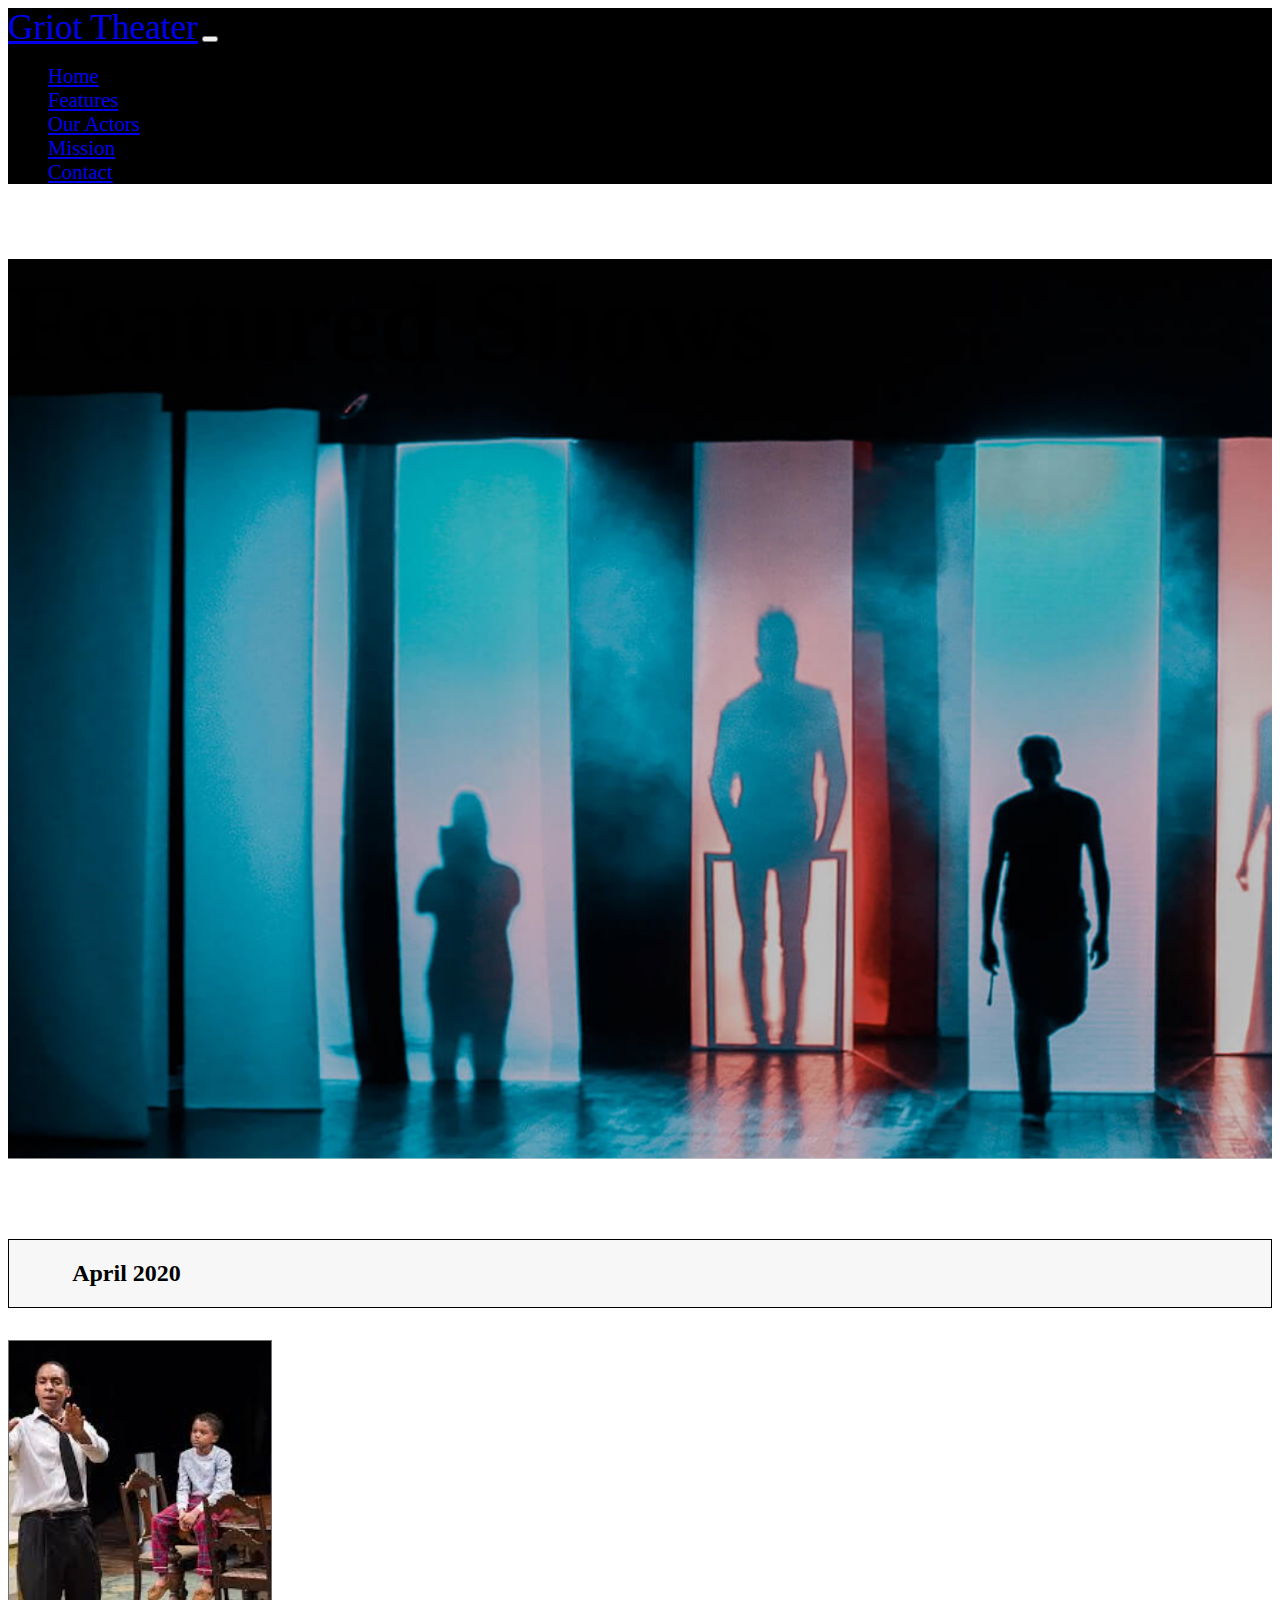
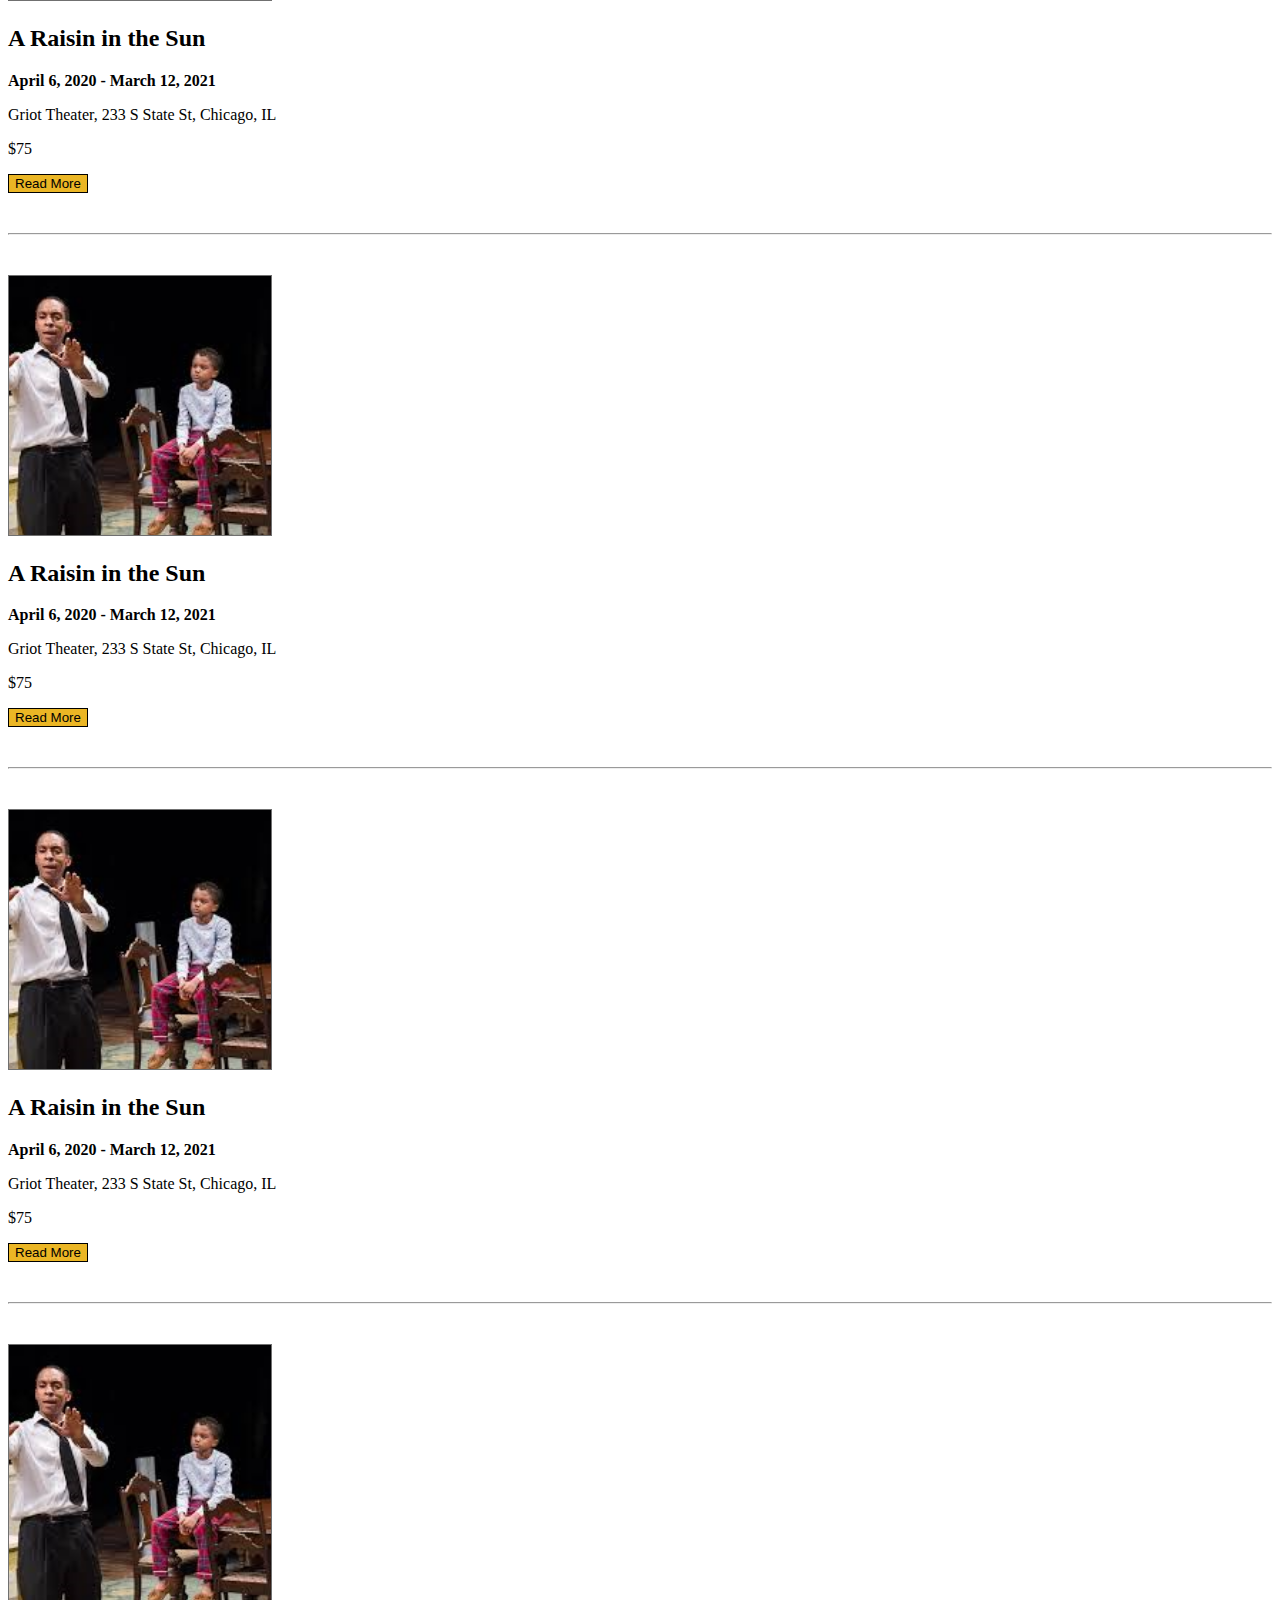
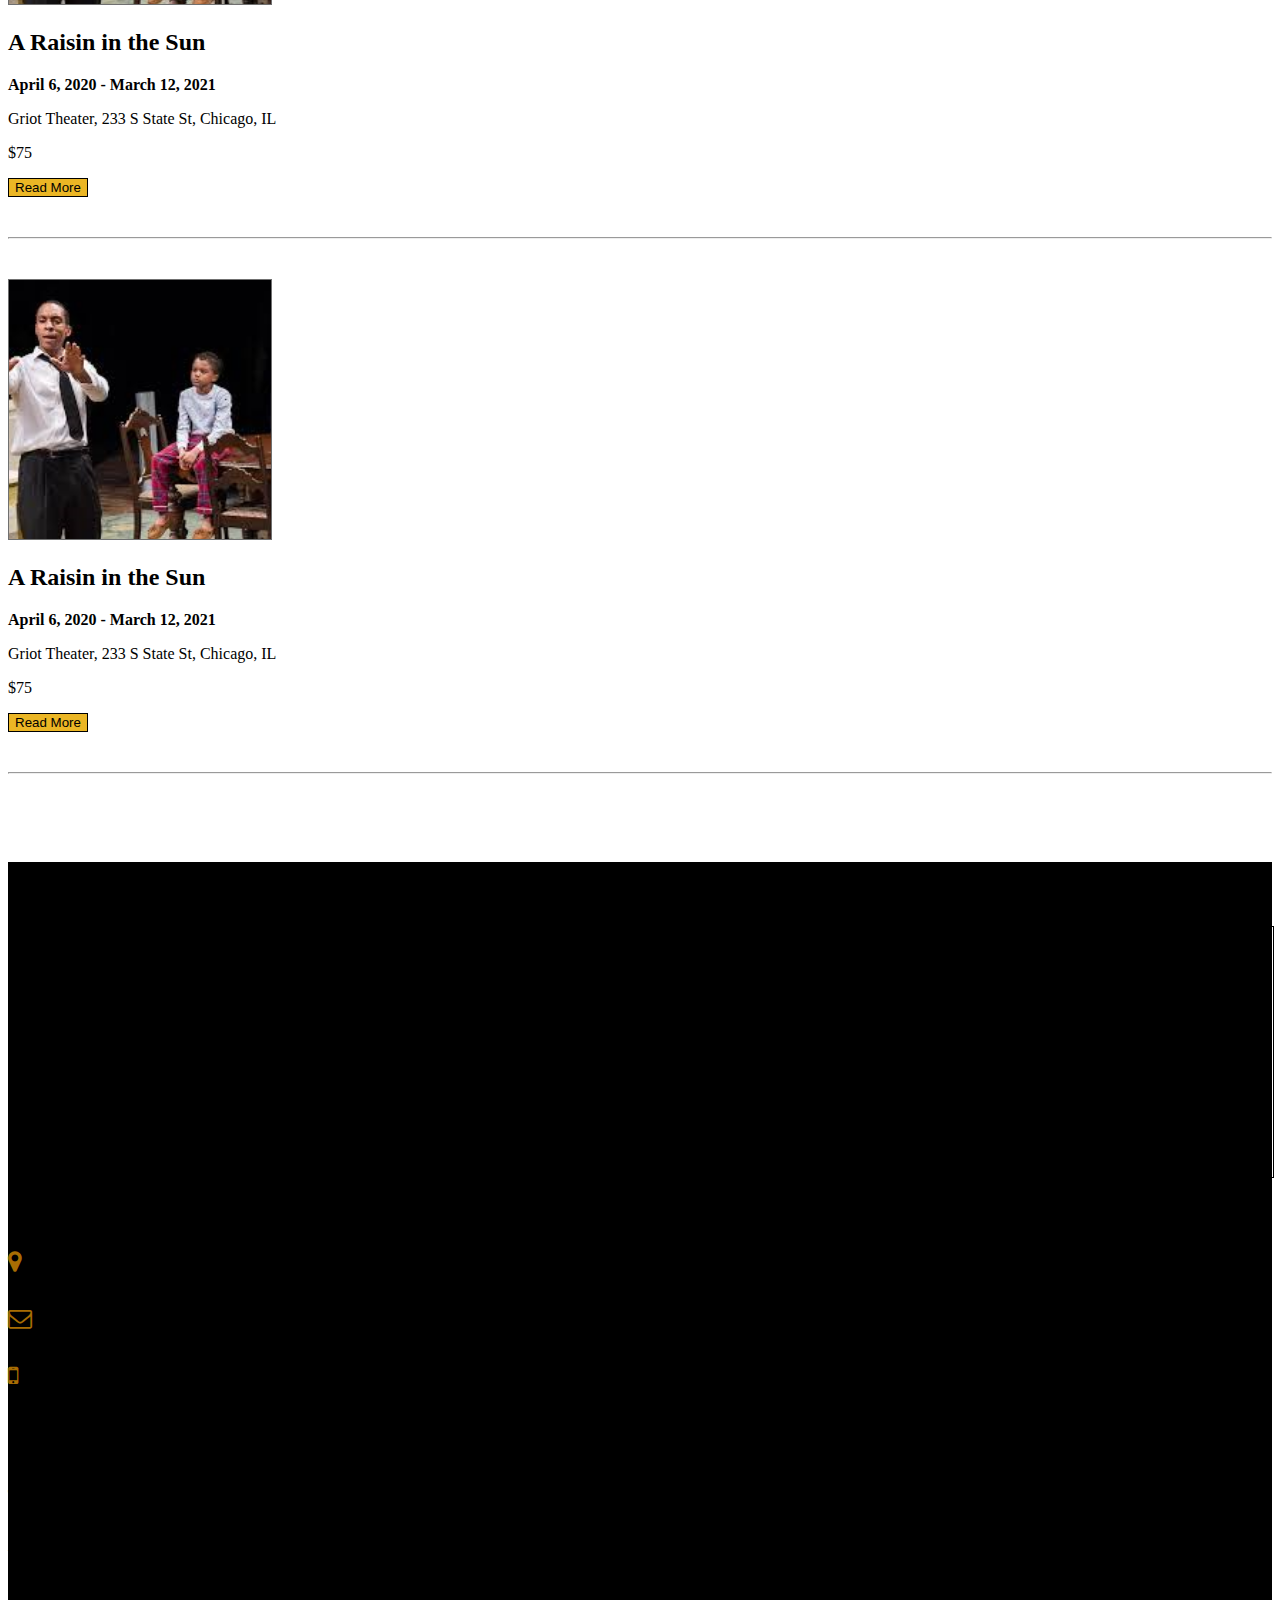
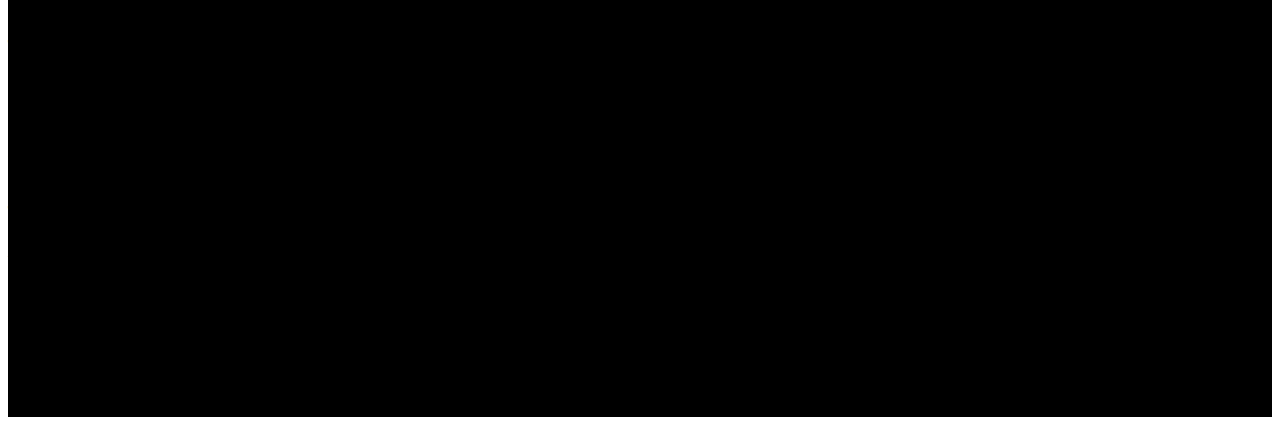
==== index.html @ 53915786 "first commit - finished" ====
<!DOCTYPE html>
<html lang="en">
    <head>
        <meta charset="UTF-8">
        <meta http-equiv="X-UA-Compatible" content="IE=edge">
        <meta name="viewport" content="width=device-width, initial-scale=1.0">
        <title>Griot Theater</title>

        <link rel="stylesheet" href="https://cdnjs.cloudflare.com/ajax/libs/font-awesome/4.7.0/css/font-awesome.min.css">
        <link rel="stylesheet" href="https://cdn.jsdelivr.net/npm/bootstrap@4.6.1/dist/css/bootstrap.min.css" integrity="sha384-zCbKRCUGaJDkqS1kPbPd7TveP5iyJE0EjAuZQTgFLD2ylzuqKfdKlfG/eSrtxUkn" crossorigin="anonymous">
        <link rel="stylesheet" href="./static/css/main.css">

    </head>
    <body>

        <header>
            <nav class="d-flex justify-content-around navbar navbar-expand-lg navbar-dark bg-dark-override">
                <a class="navbar-brand" href="#">Griot Theater</a>
                <button class="navbar-toggler" type="button" data-toggle="collapse" data-target="#navbarSupportedContent" aria-controls="navbarSupportedContent" aria-expanded="false" aria-label="Toggle navigation">
                    <span class="navbar-toggler-icon"></span>
                </button>

                <div class="collapse navbar-collapse" id="navbarSupportedContent">
                    <ul class="navbar-nav mr-auto">
                        <li class="nav-item active">
                            <a class="nav-link" href="#">Home <span class="sr-only">(current)</span></a>
                        </li>
                        <li class="nav-item">
                            <a class="nav-link" href="#">Features</a>
                        </li>
                        <li class="nav-item">
                            <a class="nav-link" href="#">Our Actors</a>
                        </li>
                        <li class="nav-item">
                            <a class="nav-link" href="#">Mission</a>
                        </li>
                        <li class="nav-item">
                            <a class="nav-link" href="#">Contact</a>
                        </li>
                    </ul>
                </div>
            </nav>
        </header>

        <main>

            <div id="hero-image" class="d-flex justify-content-center align-items-center">
                <h1 id="hero-header" class="text-white">
                    Featured Shows
                </h1>
            </div>

            <div class="content container">
                <div class="calendar">
                    <h2>April 2020</h2>
                </div>

                <div id="showtimes">

                    <section>
                        <article class="row">
                            <div class="col-4">
                                <img src="./static/images/a-raisin-in-the-sun-theater-1.png" class="img-fluid" alt="A Raisin in the Sun">
                            </div>

                            <div class="col-6 d-flex align-items-center">
                                <div>
                                    <h2>A Raisin in the Sun</h2>
                                    <p>
                                        <strong>April 6, 2020 - March 12, 2021</strong>
                                    </p>
                                    <p>Griot Theater, 233 S State St, Chicago, IL</p>
                                    <p>$75</p>
                                </div>
                            </div>

                            <div class="col-2 d-flex align-items-center">
                                <button class="btn btn-lg text-white">Read More</button>
                            </div>
                        </article>
                        <hr class="bg-dark">
                    </section>

                    <section>
                        <article class="row">
                            <div class="col-4">
                                <img src="./static/images/a-raisin-in-the-sun-theater-1.png" class="img-fluid" alt="A Raisin in the Sun">
                            </div>

                            <div class="col-6 d-flex align-items-center">
                                <div>
                                    <h2>A Raisin in the Sun</h2>
                                    <p>
                                        <strong>April 6, 2020 - March 12, 2021</strong>
                                    </p>
                                    <p>Griot Theater, 233 S State St, Chicago, IL</p>
                                    <p>$75</p>
                                </div>
                            </div>

                            <div class="col-2 d-flex align-items-center">
                                <button class="btn btn-lg text-white">Read More</button>
                            </div>
                        </article>
                        <hr class="bg-dark">
                    </section>

                    <section>
                        <article class="row">
                            <div class="col-4">
                                <img src="./static/images/a-raisin-in-the-sun-theater-1.png" class="img-fluid" alt="A Raisin in the Sun">
                            </div>

                            <div class="col-6 d-flex align-items-center">
                                <div>
                                    <h2>A Raisin in the Sun</h2>
                                    <p>
                                        <strong>April 6, 2020 - March 12, 2021</strong>
                                    </p>
                                    <p>Griot Theater, 233 S State St, Chicago, IL</p>
                                    <p>$75</p>
                                </div>
                            </div>

                            <div class="col-2 d-flex align-items-center">
                                <button class="btn btn-lg text-white">Read More</button>
                            </div>
                        </article>
                        <hr class="bg-dark">
                    </section>

                    <section>
                        <article class="row">
                            <div class="col-4">
                                <img src="./static/images/a-raisin-in-the-sun-theater-1.png" class="img-fluid" alt="A Raisin in the Sun">
                            </div>

                            <div class="col-6 d-flex align-items-center">
                                <div>
                                    <h2>A Raisin in the Sun</h2>
                                    <p>
                                        <strong>April 6, 2020 - March 12, 2021</strong>
                                    </p>
                                    <p>Griot Theater, 233 S State St, Chicago, IL</p>
                                    <p>$75</p>
                                </div>
                            </div>

                            <div class="col-2 d-flex align-items-center">
                                <button class="btn btn-lg text-white">Read More</button>
                            </div>
                        </article>
                        <hr class="bg-dark">
                    </section>

                    <section>
                        <article class="row">
                            <div class="col-4">
                                <img src="./static/images/a-raisin-in-the-sun-theater-1.png" class="img-fluid" alt="A Raisin in the Sun">
                            </div>

                            <div class="col-6 d-flex align-items-center">
                                <div>
                                    <h2>A Raisin in the Sun</h2>
                                    <p>
                                        <strong>April 6, 2020 - March 12, 2021</strong>
                                    </p>
                                    <p>Griot Theater, 233 S State St, Chicago, IL</p>
                                    <p>$75</p>
                                </div>
                            </div>

                            <div class="col-2 d-flex align-items-center">
                                <button class="btn btn-lg text-white">Read More</button>
                            </div>
                        </article>
                        <hr class="bg-dark">
                    </section>

                </div>

            </div>

        </main>

        <footer class="bg-dark-override text-white">
            <div class="container">
                <div class="row">
                    <div class="col-4 content-container">
                        <iframe width="100%" height="250" frameborder="0" scrolling="no" marginheight="0" marginwidth="0" src="https://www.openstreetmap.org/export/embed.html?bbox=-97.27088928222658%2C32.552601080106484%2C-96.36451721191406%2C33.08406270572402&amp;layer=mapnik" style="border: 1px solid black"></iframe>
                    </div>
                    <div class="col-3 content-container">
                        <h2>Info</h2>
                        <div>
                            <i class="fa fa-map-marker"></i>
                            Chicago, IL 60625
                        </div>
                        <div>
                            <i class="fa fa-envelope-o" aria-hidden="true"></i>
                            example@email.com
                        </div>
                        <div>
                            <i class="fa fa-mobile" aria-hidden="true"></i>
                            Call Us +1 (555) 555-5555
                        </div>
                    </div>
                    <div class="col-3 content-container">
                        <h2>Shows</h2>
                        <div>The Piano Lesson</div>
                        <div>A Raisin in the Sun</div>
                        <div>FAME</div>
                        <div>The
                            Color Purple</div>
                    </div>
                    <div class="col-2 content-container">
                        <h2>Social</h2>
                        <div>Facebook</div>
                        <div>Twitter</div>
                        <div>YouTube</div>
                        <div>Instagram</div>
                    </div>
                </div>
            </div>
        </footer>

        <script src="https://cdn.jsdelivr.net/npm/jquery@3.5.1/dist/jquery.slim.min.js" integrity="sha384-DfXdz2htPH0lsSSs5nCTpuj/zy4C+OGpamoFVy38MVBnE+IbbVYUew+OrCXaRkfj" crossorigin="anonymous"></script>
        <script src="https://cdn.jsdelivr.net/npm/bootstrap@4.6.1/dist/js/bootstrap.bundle.min.js" integrity="sha384-fQybjgWLrvvRgtW6bFlB7jaZrFsaBXjsOMm/tB9LTS58ONXgqbR9W8oWht/amnpF" crossorigin="anonymous"></script>
    </body>
</html>
---- static/css/main.css ----
#hero-image {
    background: url(../images/theater-image-background.png);
    background-size: cover;
    height: 100vh;
}

/* #hero-image {
    display: flex;
    justify-content: center;
    align-items: center;
} */

#hero-header {
    font-size: 7rem;
}

/* less than desireable practice = !important */

.bg-dark-override {
    /* background-color: #000 !important; */
    background-color: #000;
}

footer {
    padding: 4rem 0;
    /* padding: y x;
    margin: y x;
    border: y x; */
}

.content-container > div {
    padding-bottom: 2rem;
}

.content-container i {
    color: #a76d03;
    font-size: 1.5rem;
    padding-right: 10px;
}

.content {
    padding: 5rem 0;
}

.calendar {
    background-color: #f7f7f7;
    border: 1px solid black;
    padding: 0 5%;
}

#showtimes article {
    padding: 2rem 0;
}

#showtimes article button {
    background-color: #ebb625;
    border: 1px solid black;
    border-radius: 0;
}

nav.navbar .navbar-collapse {
    flex-grow: 0;
}

.navbar-brand {
    font-size: 2.2rem;
}

.navbar-nav li {
    font-size: 1.3rem;
}
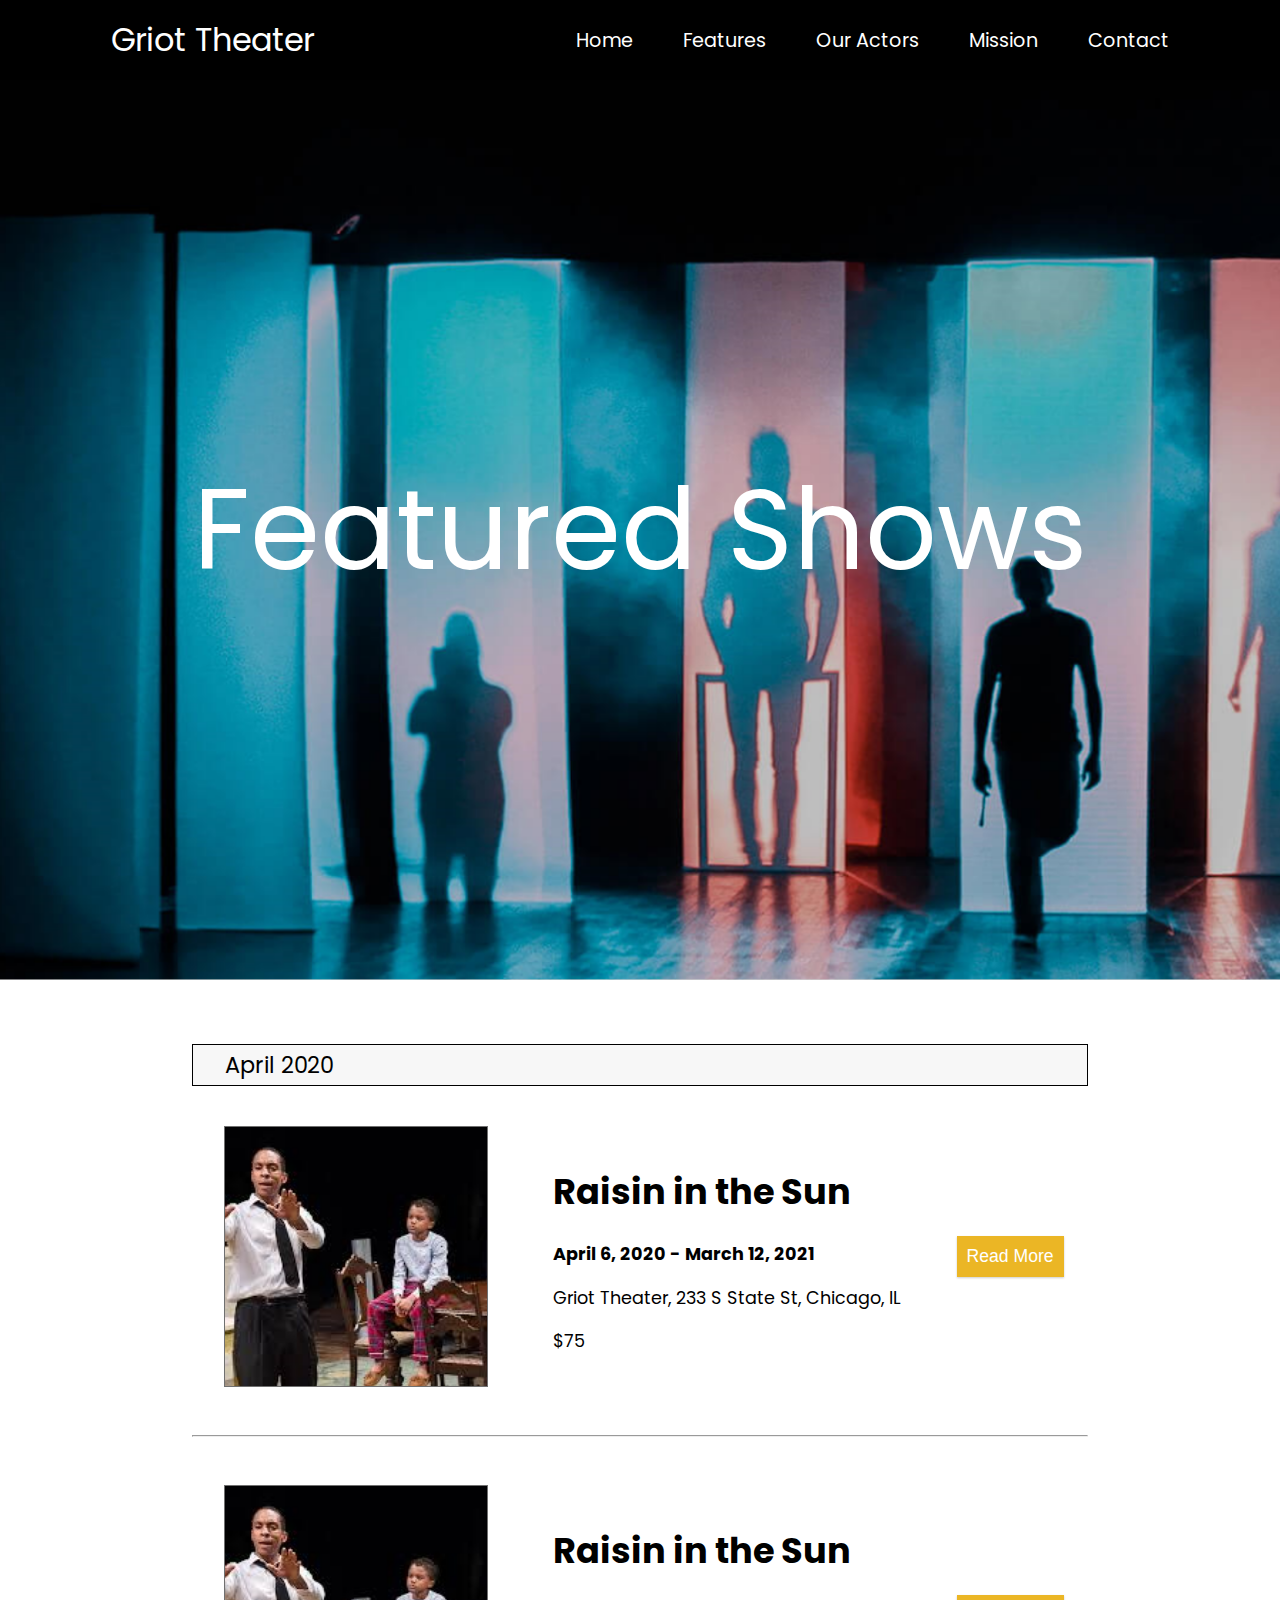
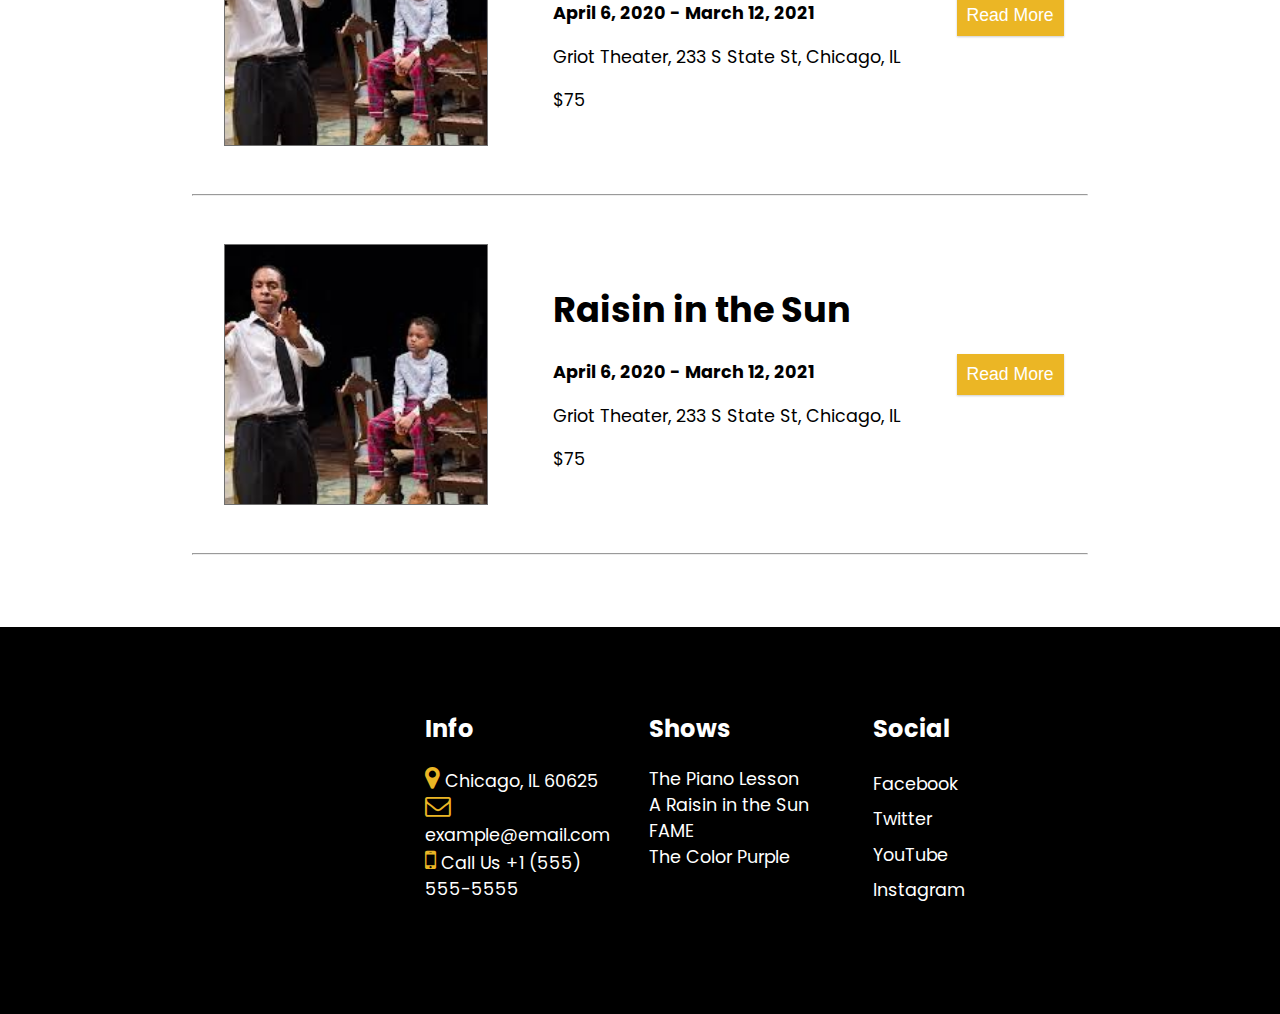
==== commit 973b0a8f: "update" ====
--- a/index.html
+++ b/index.html
@@ -5,225 +5,166 @@
         <meta http-equiv="X-UA-Compatible" content="IE=edge">
         <meta name="viewport" content="width=device-width, initial-scale=1.0">
         <title>Griot Theater</title>
-
         <link rel="stylesheet" href="https://cdnjs.cloudflare.com/ajax/libs/font-awesome/4.7.0/css/font-awesome.min.css">
-        <link rel="stylesheet" href="https://cdn.jsdelivr.net/npm/bootstrap@4.6.1/dist/css/bootstrap.min.css" integrity="sha384-zCbKRCUGaJDkqS1kPbPd7TveP5iyJE0EjAuZQTgFLD2ylzuqKfdKlfG/eSrtxUkn" crossorigin="anonymous">
-        <link rel="stylesheet" href="./static/css/main.css">
+        <link rel="stylesheet" href="./static/css/main-flexbox.css">
 
     </head>
     <body>
+        <header class="dark-background">
 
-        <header>
-            <nav class="d-flex justify-content-around navbar navbar-expand-lg navbar-dark bg-dark-override">
-                <a class="navbar-brand" href="#">Griot Theater</a>
-                <button class="navbar-toggler" type="button" data-toggle="collapse" data-target="#navbarSupportedContent" aria-controls="navbarSupportedContent" aria-expanded="false" aria-label="Toggle navigation">
-                    <span class="navbar-toggler-icon"></span>
-                </button>
+            <!-- <div class="navigation-bar"> -->
+            <div id="menu" class="flex align-items-center flex-space-around">
+                <div id="logo">Griot Theater</div>
+                <nav>
+                    <!-- <ul class="navigation-links-container"> -->
+                    <ul class="flex flex-col-gap">
+                        <li><a href="#">Home</a></li>
+                        <li><a href="#">Features</a></li>
+                        <li><a href="#">Our Actors</a></li>
+                        <li><a href="#">Mission</a></li>
+                        <li><a href="#">Contact</a></li>
+                    </ul>
+                </nav>
+            </div>
 
-                <div class="collapse navbar-collapse" id="navbarSupportedContent">
-                    <ul class="navbar-nav mr-auto">
-                        <li class="nav-item active">
-                            <a class="nav-link" href="#">Home <span class="sr-only">(current)</span></a>
-                        </li>
-                        <li class="nav-item">
-                            <a class="nav-link" href="#">Features</a>
-                        </li>
-                        <li class="nav-item">
-                            <a class="nav-link" href="#">Our Actors</a>
-                        </li>
-                        <li class="nav-item">
-                            <a class="nav-link" href="#">Mission</a>
-                        </li>
-                        <li class="nav-item">
-                            <a class="nav-link" href="#">Contact</a>
-                        </li>
-                    </ul>
+            <!-- mobile menu -->
+            <div onclick="handleMobileMenu()" id="mobile-menu" class="flex align-items-center flex-space-around">
+                <div id="logo">Griot Theater</div>
+                <div id="mobile-menu-icon">
+                    <div class="top"></div>
+                    <div class="middle"></div>
+                    <div class="bottom"></div>
                 </div>
-            </nav>
+            </div>
+            <div id="mobile-menu-links">
+                <a href="index-flexbox.html">Home</a>
+                <a href="features-flexbox.html">Features</a>
+                <a href="actors-flexbox.html">Actors</a>
+                <a href="mission-flexbox.html">Mission</a>
+                <a href="contact-flexbox.html">Contact</a>
+            </div>
+            <!-- mobile menu -->
+
         </header>
 
         <main>
 
-            <div id="hero-image" class="d-flex justify-content-center align-items-center">
-                <h1 id="hero-header" class="text-white">
-                    Featured Shows
-                </h1>
+            <div id="hero" class="flex flex-justify-center align-items-center">
+                <div class="font-large text-white hero-header">Featured Shows</div>
             </div>
 
-            <div class="content container">
-                <div class="calendar">
-                    <h2>April 2020</h2>
-                </div>
+            <div class="container spacing-y">
+                <div class="articles-header">April 2020</div>
 
-                <div id="showtimes">
-
-                    <section>
-                        <article class="row">
-                            <div class="col-4">
-                                <img src="./static/images/a-raisin-in-the-sun-theater-1.png" class="img-fluid" alt="A Raisin in the Sun">
+                <section>
+                    <article>
+                        <div class="flex align-items-center flex-space-around">
+                            <img src="./static/images/a-raisin-in-the-sun-theater-1.png" alt="Raisin in the Sun" />
+                            <div class="showtime-content">
+                                <h1>Raisin in the Sun</h1>
+                                <p>
+                                    <strong>April 6, 2020 - March 12, 2021</strong>
+                                </p>
+                                <p>Griot Theater, 233 S State St, Chicago, IL</p>
+                                <p>$75</p>
                             </div>
-
-                            <div class="col-6 d-flex align-items-center">
-                                <div>
-                                    <h2>A Raisin in the Sun</h2>
-                                    <p>
-                                        <strong>April 6, 2020 - March 12, 2021</strong>
-                                    </p>
-                                    <p>Griot Theater, 233 S State St, Chicago, IL</p>
-                                    <p>$75</p>
-                                </div>
+                            <button>
+                                Read More
+                            </button>
+                        </div>
+                    </article>
+                    <hr>
+                </section>
+                <section>
+                    <article>
+                        <div class="flex align-items-center flex-space-around">
+                            <img src="./static/images/a-raisin-in-the-sun-theater-1.png" alt="Raisin in the Sun" />
+                            <div class="showtime-content">
+                                <h1>Raisin in the Sun</h1>
+                                <p>
+                                    <strong>April 6, 2020 - March 12, 2021</strong>
+                                </p>
+                                <p>Griot Theater, 233 S State St, Chicago, IL</p>
+                                <p>$75</p>
                             </div>
-
-                            <div class="col-2 d-flex align-items-center">
-                                <button class="btn btn-lg text-white">Read More</button>
+                            <button>
+                                Read More
+                            </button>
+                        </div>
+                    </article>
+                    <hr>
+                </section>
+                <section>
+                    <article>
+                        <div class="flex align-items-center flex-space-around">
+                            <img src="./static/images/a-raisin-in-the-sun-theater-1.png" alt="Raisin in the Sun" />
+                            <div class="showtime-content">
+                                <h1>Raisin in the Sun</h1>
+                                <p>
+                                    <strong>April 6, 2020 - March 12, 2021</strong>
+                                </p>
+                                <p>Griot Theater, 233 S State St, Chicago, IL</p>
+                                <p>$75</p>
                             </div>
-                        </article>
-                        <hr class="bg-dark">
-                    </section>
-
-                    <section>
-                        <article class="row">
-                            <div class="col-4">
-                                <img src="./static/images/a-raisin-in-the-sun-theater-1.png" class="img-fluid" alt="A Raisin in the Sun">
-                            </div>
-
-                            <div class="col-6 d-flex align-items-center">
-                                <div>
-                                    <h2>A Raisin in the Sun</h2>
-                                    <p>
-                                        <strong>April 6, 2020 - March 12, 2021</strong>
-                                    </p>
-                                    <p>Griot Theater, 233 S State St, Chicago, IL</p>
-                                    <p>$75</p>
-                                </div>
-                            </div>
-
-                            <div class="col-2 d-flex align-items-center">
-                                <button class="btn btn-lg text-white">Read More</button>
-                            </div>
-                        </article>
-                        <hr class="bg-dark">
-                    </section>
-
-                    <section>
-                        <article class="row">
-                            <div class="col-4">
-                                <img src="./static/images/a-raisin-in-the-sun-theater-1.png" class="img-fluid" alt="A Raisin in the Sun">
-                            </div>
-
-                            <div class="col-6 d-flex align-items-center">
-                                <div>
-                                    <h2>A Raisin in the Sun</h2>
-                                    <p>
-                                        <strong>April 6, 2020 - March 12, 2021</strong>
-                                    </p>
-                                    <p>Griot Theater, 233 S State St, Chicago, IL</p>
-                                    <p>$75</p>
-                                </div>
-                            </div>
-
-                            <div class="col-2 d-flex align-items-center">
-                                <button class="btn btn-lg text-white">Read More</button>
-                            </div>
-                        </article>
-                        <hr class="bg-dark">
-                    </section>
-
-                    <section>
-                        <article class="row">
-                            <div class="col-4">
-                                <img src="./static/images/a-raisin-in-the-sun-theater-1.png" class="img-fluid" alt="A Raisin in the Sun">
-                            </div>
-
-                            <div class="col-6 d-flex align-items-center">
-                                <div>
-                                    <h2>A Raisin in the Sun</h2>
-                                    <p>
-                                        <strong>April 6, 2020 - March 12, 2021</strong>
-                                    </p>
-                                    <p>Griot Theater, 233 S State St, Chicago, IL</p>
-                                    <p>$75</p>
-                                </div>
-                            </div>
-
-                            <div class="col-2 d-flex align-items-center">
-                                <button class="btn btn-lg text-white">Read More</button>
-                            </div>
-                        </article>
-                        <hr class="bg-dark">
-                    </section>
-
-                    <section>
-                        <article class="row">
-                            <div class="col-4">
-                                <img src="./static/images/a-raisin-in-the-sun-theater-1.png" class="img-fluid" alt="A Raisin in the Sun">
-                            </div>
-
-                            <div class="col-6 d-flex align-items-center">
-                                <div>
-                                    <h2>A Raisin in the Sun</h2>
-                                    <p>
-                                        <strong>April 6, 2020 - March 12, 2021</strong>
-                                    </p>
-                                    <p>Griot Theater, 233 S State St, Chicago, IL</p>
-                                    <p>$75</p>
-                                </div>
-                            </div>
-
-                            <div class="col-2 d-flex align-items-center">
-                                <button class="btn btn-lg text-white">Read More</button>
-                            </div>
-                        </article>
-                        <hr class="bg-dark">
-                    </section>
-
-                </div>
+                            <button>
+                                Read More
+                            </button>
+                        </div>
+                    </article>
+                    <hr>
+                </section>
 
             </div>
 
         </main>
 
-        <footer class="bg-dark-override text-white">
-            <div class="container">
-                <div class="row">
-                    <div class="col-4 content-container">
+        <footer class="dark-background">
+            <div class="container spacing-y">
+                <div class="flex full-width">
+                    <div class="col maps-image">
                         <iframe width="100%" height="250" frameborder="0" scrolling="no" marginheight="0" marginwidth="0" src="https://www.openstreetmap.org/export/embed.html?bbox=-97.27088928222658%2C32.552601080106484%2C-96.36451721191406%2C33.08406270572402&amp;layer=mapnik" style="border: 1px solid black"></iframe>
                     </div>
-                    <div class="col-3 content-container">
+                    <div class="col">
                         <h2>Info</h2>
-                        <div>
-                            <i class="fa fa-map-marker"></i>
-                            Chicago, IL 60625
-                        </div>
-                        <div>
-                            <i class="fa fa-envelope-o" aria-hidden="true"></i>
-                            example@email.com
-                        </div>
-                        <div>
-                            <i class="fa fa-mobile" aria-hidden="true"></i>
-                            Call Us +1 (555) 555-5555
+                        <div class="footer-content  flex flex-col">
+                            <div>
+                                <i class="fa fa-map-marker"></i>
+                                <a target="_blank" href="https://www.google.com/maps/@41.6222187,-87.5692032,14z">Chicago, IL 60625</a>
+                            </div>
+                            <div>
+                                <i class="fa fa-envelope-o" aria-hidden="true"></i>
+                                <a target="_blank" href="mailto:example@email.com">example@email.com</a>
+                            </div>
+                            <div>
+                                <i class="fa fa-mobile" aria-hidden="true"></i>
+                                Call Us <a target="_blank" href="tel:+1-555-555-5555">+1 (555) 555-5555</a>
+                            </div>
                         </div>
                     </div>
-                    <div class="col-3 content-container">
+                    <div class="col">
                         <h2>Shows</h2>
-                        <div>The Piano Lesson</div>
-                        <div>A Raisin in the Sun</div>
-                        <div>FAME</div>
-                        <div>The
-                            Color Purple</div>
+                        <div class="footer-content flex flex-col">
+                            <div>The Piano Lesson</div>
+                            <div>A Raisin in the Sun</div>
+                            <div>FAME</div>
+                            <div>The
+                                Color Purple</div>
+                        </div>
                     </div>
-                    <div class="col-2 content-container">
+                    <div class="col">
                         <h2>Social</h2>
-                        <div>Facebook</div>
-                        <div>Twitter</div>
-                        <div>YouTube</div>
-                        <div>Instagram</div>
+                        <div class="footer-content social  flex flex-col">
+                            <a target="_blank" href="https://facebook.com">Facebook</a>
+                            <a target="_blank" href="https://twitter.com">Twitter</a>
+                            <a target="_blank" href="https://youtube.com">YouTube</a>
+                            <a target="_blank" href="https://instagram.com">Instagram</a>
+                        </div>
                     </div>
                 </div>
             </div>
         </footer>
 
-        <script src="https://cdn.jsdelivr.net/npm/jquery@3.5.1/dist/jquery.slim.min.js" integrity="sha384-DfXdz2htPH0lsSSs5nCTpuj/zy4C+OGpamoFVy38MVBnE+IbbVYUew+OrCXaRkfj" crossorigin="anonymous"></script>
-        <script src="https://cdn.jsdelivr.net/npm/bootstrap@4.6.1/dist/js/bootstrap.bundle.min.js" integrity="sha384-fQybjgWLrvvRgtW6bFlB7jaZrFsaBXjsOMm/tB9LTS58ONXgqbR9W8oWht/amnpF" crossorigin="anonymous"></script>
+        <script src="./static/js/main.js"></script>
+
     </body>
 </html>--- a/static/css/main-flexbox.css
+++ b/static/css/main-flexbox.css
@@ -0,0 +1,279 @@
+@import url('https://fonts.googleapis.com/css2?family=Poppins:wght@100;200;300;400;500;600;700&display=swap');
+
+body {
+    margin: 0;
+    font-family: 'Poppins', sans-serif;
+}
+
+.flex {
+    display: flex;
+}
+
+.align-items-center {
+    align-items: center;
+}
+
+.flex-space-around {
+    justify-content: space-around;
+}
+
+.flex-space-between {
+    justify-content: space-between;
+}
+
+.flex-justify-center {
+    justify-content: center;
+}
+
+.flex-col-gap {
+    column-gap: 50px;
+}
+
+ul {
+    /* list-style-type: none; */
+    margin: 0;
+}
+
+.dark-background {
+    background-color: #000;
+    color: #fff;
+}
+
+/* DON'T REPEAT YOURSELF */
+
+nav ul li {
+    display: block;
+}
+
+header nav a {
+    color: #fff;
+    font-size: 1.2rem;
+    text-decoration: none;
+}
+
+header nav a:hover {
+    color: #ccc;
+}
+
+#logo {
+    font-size: 2rem;
+}
+
+#hero {
+    background: url(../images/theater-image-background.png);
+    background-size: cover;
+    height: 100vh;
+}
+
+.font-large {
+    font-size: 7rem;
+}
+
+.text-white {
+    color: #fff;
+}
+
+.text-dark {
+    color: #000;
+}
+
+.col {
+    width: 25%;
+    padding: 0 1%;
+}
+
+.container {
+    margin: 0 15%;
+}
+
+.footer-content {
+    font-size: 1.1rem;
+}
+
+.flex-col {
+    flex-direction: column;
+}
+
+
+.footer-content a {
+    transition: 0.5s;
+    display: block;
+    padding: .3rem 0;
+    color: #fff;
+    text-decoration: none;
+    display: inline;
+}
+
+.footer-content a:hover {
+    color: #ccc;
+}
+
+.footer-content i {
+    font-size: 1.6rem;
+    color: #ebb625;
+}
+
+.spacing-y {
+    padding: 4rem 0;
+}
+
+main section {
+    padding: 2rem 0 0 0;
+}
+
+section article {
+    padding-bottom: 2rem;
+}
+
+.articles-header {
+    font-size: 1.4rem;
+    background-color: #f7f7f7;
+    border: 1px solid black;
+    padding: 3px 2rem;
+}
+
+section article button {
+    background-color: #ebb625;
+    color: #fff;
+    /* transition-duration: 0.5s; */
+    border: 2px solid #ebb625;
+    padding: 15px 30px;
+    font-size: 1.1rem;
+    cursor: pointer;
+    transition: all 0.5s;
+    box-shadow: 0 1px 2px 0 rgba(0, 0, 0, 0.2);
+}
+
+section article button:hover {
+    color: #ebb625;
+    background-color: #fff;
+    box-shadow: 2px 2px 3px 0 rgba(0, 0, 0, 0.2);
+    /* border: 2px solid #ebb625; */
+    /* padding: 15px 30px; */
+    /* font-size: 1.2rem; */
+    /* cursor: pointer; */
+}
+
+#menu, #mobile-menu {
+    padding: 1rem 0;
+}
+
+/* mobile menu */
+#mobile-menu {
+    cursor: pointer;
+}
+
+#mobile-menu-icon>div {
+    width: 35px;
+    height: 5px;
+    background-color: #fff;
+    margin: 6px 0;
+    transition: 0.5s;
+}
+
+.change #mobile-menu-icon>.top {
+    transform: rotate(-45deg) translate(-9px, 6px);
+}
+
+.change #mobile-menu-icon>.middle {
+    opacity: 0;
+}
+
+.change #mobile-menu-icon>.bottom {
+    transform: rotate(45deg) translate(-9px, -8px);
+}
+
+#mobile-menu-links {
+    display: flex;
+    flex-direction: column;
+    text-align: center;
+    font-size: 1.1rem;
+    display: none;
+    /* height: 0rem; */
+    /* transition: 0.5s max-height ease-in-out; */
+}
+
+#mobile-menu-links a {
+    background-color: #363636;
+    padding: 1rem 0;
+    /* border: 3px solid #ccc; */
+    color: #fff;
+    text-decoration: none;
+    border-bottom: 1px solid #000;
+    transition: 0.5s;
+}
+
+#mobile-menu-links a:hover {
+    background-color: #ccc;
+    /* padding: 1rem 0; */
+    /* border: 3px solid #ccc; */
+    color: #000;
+    /* text-decoration: none; */
+    border: 1px solid #000;
+}
+
+.showtime-content {
+    font-size: 1.1rem;
+}
+
+/* mobile menu */
+
+/* small screens */
+@media (max-width: 991px) {
+    #menu {
+        display: none;
+    }
+
+    #mobile-menu {
+        display: flex;
+    }
+
+    section>article>div>* {
+        width: 100%;
+        /* width: 24rem; */
+    }
+
+    section>article>div, footer>.container>div {
+        flex-direction: column;
+    }
+
+    footer>.container>div {
+        flex-direction: column-reverse;
+    }
+
+    footer>.container>div.flex>.col {
+        margin: 2rem auto;
+        width: 100%;
+        text-align: center;
+    }
+
+    .maps-image {
+        display: none;
+    }
+
+    #hero>.hero-header {
+        font-size: 3.5rem;
+        border: 4px solid #fff;
+        padding: 5px 20px;
+    }
+
+}
+
+/* regular screens */
+@media (min-width: 992px) {
+    #menu {
+        display: flex;
+    }
+
+    #mobile-menu {
+        display: none;
+    }
+
+    section>article>div>* {
+        padding: .5rem;
+    }
+
+    section>article>div {
+        flex-wrap: wrap;
+    }
+}